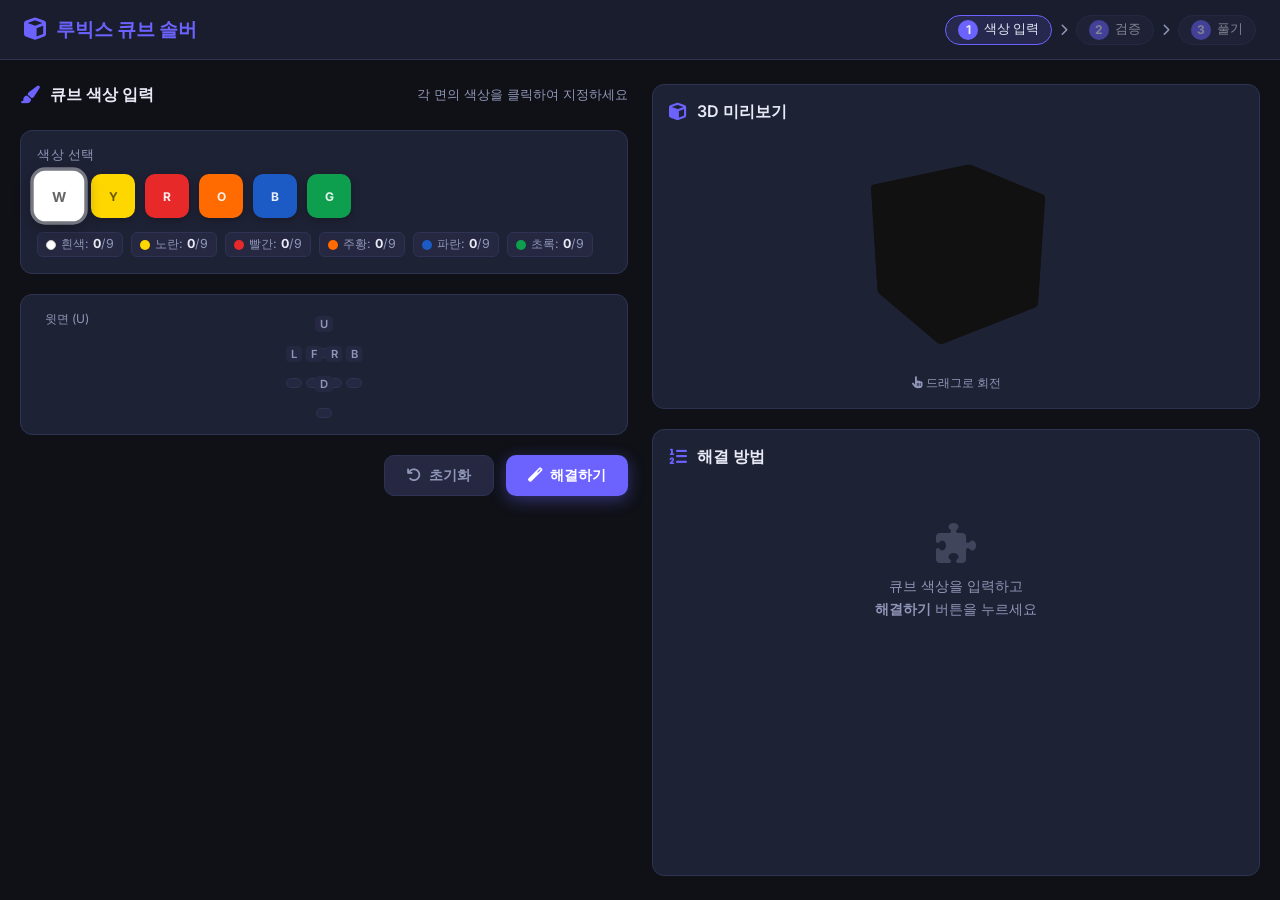
==== index.html @ a5015ea2 "init" ====
<!DOCTYPE html>
<html lang="ko">
<head>
  <meta charset="UTF-8" />
  <meta name="viewport" content="width=device-width, initial-scale=1.0" />
  <title>루빅스 큐브 솔버</title>
  <link rel="stylesheet" href="css/style.css" />
  <link href="https://fonts.googleapis.com/css2?family=Inter:wght@300;400;500;600;700&display=swap" rel="stylesheet"/>
  <link rel="stylesheet" href="https://cdn.jsdelivr.net/npm/@fortawesome/fontawesome-free@6.4.0/css/all.min.css"/>
</head>
<body>
  <div id="app">
    <!-- 헤더 -->
    <header class="header">
      <div class="header-inner">
        <div class="logo">
          <i class="fas fa-cube"></i>
          <span>루빅스 큐브 솔버</span>
        </div>
        <div class="step-indicator">
          <div class="step active" id="step1-indicator">
            <span class="step-num">1</span>
            <span class="step-label">색상 입력</span>
          </div>
          <div class="step-arrow"><i class="fas fa-chevron-right"></i></div>
          <div class="step" id="step2-indicator">
            <span class="step-num">2</span>
            <span class="step-label">검증</span>
          </div>
          <div class="step-arrow"><i class="fas fa-chevron-right"></i></div>
          <div class="step" id="step3-indicator">
            <span class="step-num">3</span>
            <span class="step-label">풀기</span>
          </div>
        </div>
      </div>
    </header>

    <main class="main-container">
      <!-- 왼쪽: 큐브 전개도 입력 -->
      <section class="input-section">
        <div class="section-title">
          <i class="fas fa-paint-brush"></i>
          <h2>큐브 색상 입력</h2>
          <span class="section-desc">각 면의 색상을 클릭하여 지정하세요</span>
        </div>

        <!-- 색상 팔레트 -->
        <div class="palette-container">
          <div class="palette-title">색상 선택</div>
          <div class="palette">
            <div class="color-btn active" data-color="W" style="background:#FFFFFF;" title="흰색 (White)">
              <span>W</span>
            </div>
            <div class="color-btn" data-color="Y" style="background:#FFD700;" title="노란색 (Yellow)">
              <span>Y</span>
            </div>
            <div class="color-btn" data-color="R" style="background:#E8292A;" title="빨간색 (Red)">
              <span>R</span>
            </div>
            <div class="color-btn" data-color="O" style="background:#FF6B00;" title="주황색 (Orange)">
              <span>O</span>
            </div>
            <div class="color-btn" data-color="B" style="background:#1C5BC5;" title="파란색 (Blue)">
              <span>B</span>
            </div>
            <div class="color-btn" data-color="G" style="background:#0D9E4E;" title="초록색 (Green)">
              <span>G</span>
            </div>
          </div>
          <div class="color-count-panel">
            <div class="count-item" id="count-W"><div class="count-dot" style="background:#FFFFFF;border:1px solid #ccc;"></div><span>흰색: <b id="cnt-W">0</b>/9</span></div>
            <div class="count-item" id="count-Y"><div class="count-dot" style="background:#FFD700;"></div><span>노란: <b id="cnt-Y">0</b>/9</span></div>
            <div class="count-item" id="count-R"><div class="count-dot" style="background:#E8292A;"></div><span>빨간: <b id="cnt-R">0</b>/9</span></div>
            <div class="count-item" id="count-O"><div class="count-dot" style="background:#FF6B00;"></div><span>주황: <b id="cnt-O">0</b>/9</span></div>
            <div class="count-item" id="count-B"><div class="count-dot" style="background:#1C5BC5;"></div><span>파란: <b id="cnt-B">0</b>/9</span></div>
            <div class="count-item" id="count-G"><div class="count-dot" style="background:#0D9E4E;"></div><span>초록: <b id="cnt-G">0</b>/9</span></div>
          </div>
        </div>

        <!-- 큐브 전개도 -->
        <div class="unfolded-cube-container">
          <div class="face-label-row">
            <span></span><span>윗면 (U)</span>
          </div>
          <div class="cube-cross">
            <!-- 윗면 (U) -->
            <div class="face-wrapper top-face">
              <div class="face-tag">U</div>
              <div class="face" id="face-U" data-face="U"></div>
            </div>
            <!-- 가운데 줄: 왼쪽(L), 앞면(F), 오른쪽(R), 뒷면(B) -->
            <div class="middle-row">
              <div class="face-wrapper">
                <div class="face-tag">L</div>
                <div class="face" id="face-L" data-face="L"></div>
              </div>
              <div class="face-wrapper">
                <div class="face-tag">F</div>
                <div class="face" id="face-F" data-face="F"></div>
              </div>
              <div class="face-wrapper">
                <div class="face-tag">R</div>
                <div class="face" id="face-R" data-face="R"></div>
              </div>
              <div class="face-wrapper">
                <div class="face-tag">B</div>
                <div class="face" id="face-B" data-face="B"></div>
              </div>
            </div>
            <!-- 아랫면 (D) -->
            <div class="face-wrapper bottom-face">
              <div class="face-tag">D</div>
              <div class="face" id="face-D" data-face="D"></div>
            </div>
          </div>
        </div>

        <!-- 버튼 -->
        <div class="btn-row">
          <button class="btn btn-secondary" id="btn-reset">
            <i class="fas fa-undo"></i> 초기화
          </button>
          <button class="btn btn-primary" id="btn-solve">
            <i class="fas fa-magic"></i> 해결하기
          </button>
        </div>

        <!-- 오류 메시지 -->
        <div id="error-msg" class="error-msg hidden">
          <i class="fas fa-exclamation-triangle"></i>
          <span id="error-text"></span>
        </div>
      </section>

      <!-- 오른쪽: 3D 큐브 미리보기 + 솔루션 -->
      <section class="preview-section">
        <!-- 3D 큐브 -->
        <div class="cube3d-container">
          <div class="section-title">
            <i class="fas fa-cube"></i>
            <h2>3D 미리보기</h2>
          </div>
          <div id="cube3d-wrap">
            <div id="cube3d">
              <div class="cube-face face-front"  id="3d-F"></div>
              <div class="cube-face face-back"   id="3d-B"></div>
              <div class="cube-face face-left"   id="3d-L"></div>
              <div class="cube-face face-right"  id="3d-R"></div>
              <div class="cube-face face-top"    id="3d-U"></div>
              <div class="cube-face face-bottom" id="3d-D"></div>
            </div>
          </div>
          <p class="drag-hint"><i class="fas fa-hand-pointer"></i> 드래그로 회전</p>
        </div>

        <!-- 솔루션 패널 -->
        <div class="solution-panel" id="solution-panel">
          <div class="section-title">
            <i class="fas fa-list-ol"></i>
            <h2>해결 방법</h2>
          </div>
          <div id="solution-content">
            <div class="solution-empty">
              <i class="fas fa-puzzle-piece"></i>
              <p>큐브 색상을 입력하고<br/><b>해결하기</b> 버튼을 누르세요</p>
            </div>
          </div>
        </div>
      </section>
    </main>

    <!-- 로딩 오버레이 -->
    <div id="loading-overlay" class="hidden">
      <div class="loading-box">
        <div class="spinner"></div>
        <p>최적 해결책 계산 중...</p>
      </div>
    </div>
  </div>

  <script src="js/cube-solver.js"></script>
  <script src="js/cube3d.js"></script>
  <script src="js/main.js"></script>
</body>
</html>
---- css/style.css ----
/* ========================================
   루빅스 큐브 솔버 - 메인 스타일
   ======================================== */

*, *::before, *::after { box-sizing: border-box; margin: 0; padding: 0; }

:root {
  --bg: #0f1117;
  --bg2: #1a1d2e;
  --bg3: #252840;
  --card: #1e2235;
  --border: #2e3354;
  --accent: #6c63ff;
  --accent2: #4ecdc4;
  --text: #e8eaf6;
  --text2: #9096b8;
  --danger: #ff5f5f;
  --success: #4ecdc4;
  --radius: 12px;
  --shadow: 0 4px 24px rgba(0,0,0,0.4);

  --W: #FFFFFF;
  --Y: #FFD700;
  --R: #E8292A;
  --O: #FF6B00;
  --B: #1C5BC5;
  --G: #0D9E4E;
  --EMPTY: #2a2d40;
}

html, body {
  height: 100%;
  font-family: 'Inter', sans-serif;
  background: var(--bg);
  color: var(--text);
  overflow-x: hidden;
}

/* ── 헤더 ── */
.header {
  background: var(--bg2);
  border-bottom: 1px solid var(--border);
  padding: 0 24px;
  height: 60px;
  position: sticky;
  top: 0;
  z-index: 100;
}
.header-inner {
  max-width: 1400px;
  margin: 0 auto;
  height: 100%;
  display: flex;
  align-items: center;
  justify-content: space-between;
}
.logo {
  display: flex;
  align-items: center;
  gap: 10px;
  font-size: 1.2rem;
  font-weight: 700;
  color: var(--accent);
}
.logo i { font-size: 1.4rem; }

/* 스텝 인디케이터 */
.step-indicator {
  display: flex;
  align-items: center;
  gap: 8px;
}
.step {
  display: flex;
  align-items: center;
  gap: 6px;
  padding: 4px 12px;
  border-radius: 20px;
  background: var(--bg3);
  border: 1px solid var(--border);
  opacity: 0.5;
  transition: all 0.3s;
}
.step.active {
  opacity: 1;
  border-color: var(--accent);
  background: rgba(108,99,255,0.15);
}
.step.done {
  opacity: 1;
  border-color: var(--success);
  background: rgba(78,205,196,0.1);
}
.step-num {
  width: 20px; height: 20px;
  background: var(--accent);
  border-radius: 50%;
  display: flex; align-items: center; justify-content: center;
  font-size: 0.75rem; font-weight: 700;
}
.step.done .step-num { background: var(--success); }
.step-label { font-size: 0.8rem; font-weight: 500; }
.step-arrow { color: var(--text2); font-size: 0.75rem; }

/* ── 메인 레이아웃 ── */
.main-container {
  max-width: 1400px;
  margin: 0 auto;
  padding: 24px 20px;
  display: grid;
  grid-template-columns: 1fr 1fr;
  gap: 24px;
  min-height: calc(100vh - 60px);
}

@media (max-width: 900px) {
  .main-container { grid-template-columns: 1fr; }
}

/* ── 섹션 카드 ── */
.input-section, .preview-section {
  display: flex;
  flex-direction: column;
  gap: 20px;
}

.section-title {
  display: flex;
  align-items: center;
  gap: 10px;
  margin-bottom: 4px;
}
.section-title i { color: var(--accent); font-size: 1.1rem; }
.section-title h2 { font-size: 1rem; font-weight: 600; }
.section-desc { font-size: 0.8rem; color: var(--text2); margin-left: auto; }

/* ── 색상 팔레트 ── */
.palette-container {
  background: var(--card);
  border: 1px solid var(--border);
  border-radius: var(--radius);
  padding: 16px;
}
.palette-title {
  font-size: 0.8rem;
  color: var(--text2);
  margin-bottom: 10px;
  font-weight: 500;
  text-transform: uppercase;
  letter-spacing: 0.5px;
}
.palette {
  display: flex;
  gap: 10px;
  flex-wrap: wrap;
  margin-bottom: 14px;
}
.color-btn {
  width: 44px; height: 44px;
  border-radius: 10px;
  border: 3px solid transparent;
  cursor: pointer;
  display: flex; align-items: center; justify-content: center;
  font-size: 0.75rem;
  font-weight: 700;
  color: rgba(0,0,0,0.6);
  transition: all 0.2s;
  box-shadow: 0 2px 8px rgba(0,0,0,0.3);
  user-select: none;
}
.color-btn:hover { transform: scale(1.1); box-shadow: 0 4px 16px rgba(0,0,0,0.4); }
.color-btn.active {
  border-color: #fff;
  transform: scale(1.15);
  box-shadow: 0 0 0 3px rgba(255,255,255,0.4), 0 4px 16px rgba(0,0,0,0.4);
}
.color-btn[data-color="W"] span,
.color-btn[data-color="Y"] span { color: rgba(0,0,0,0.6); }
.color-btn[data-color="R"] span,
.color-btn[data-color="O"] span,
.color-btn[data-color="B"] span,
.color-btn[data-color="G"] span { color: rgba(255,255,255,0.9); }

/* 색상 카운트 */
.color-count-panel {
  display: flex;
  gap: 8px;
  flex-wrap: wrap;
}
.count-item {
  display: flex;
  align-items: center;
  gap: 5px;
  background: var(--bg3);
  border-radius: 6px;
  padding: 3px 8px;
  font-size: 0.78rem;
  color: var(--text2);
  border: 1px solid var(--border);
  transition: all 0.3s;
}
.count-item.over { border-color: var(--danger); color: var(--danger); }
.count-item.full { border-color: var(--success); }
.count-dot {
  width: 10px; height: 10px;
  border-radius: 50%;
}
.count-item b { color: var(--text); }

/* ── 큐브 전개도 ── */
.unfolded-cube-container {
  background: var(--card);
  border: 1px solid var(--border);
  border-radius: var(--radius);
  padding: 16px;
}
.face-label-row {
  display: flex;
  gap: 8px;
  font-size: 0.75rem;
  color: var(--text2);
  margin-bottom: 4px;
}

.cube-cross {
  display: flex;
  flex-direction: column;
  align-items: center;
  gap: 4px;
}
.middle-row {
  display: flex;
  gap: 4px;
  align-items: center;
}
.face-wrapper {
  position: relative;
}
.face-tag {
  position: absolute;
  top: -16px;
  left: 50%;
  transform: translateX(-50%);
  font-size: 0.7rem;
  font-weight: 600;
  color: var(--text2);
  background: var(--bg3);
  padding: 1px 5px;
  border-radius: 4px;
  z-index: 2;
}
.face {
  display: grid;
  grid-template-columns: repeat(3, 1fr);
  gap: 3px;
  padding: 4px;
  background: var(--bg3);
  border-radius: 8px;
  border: 1px solid var(--border);
  margin-top: 16px;
}
.cell {
  width: 36px; height: 36px;
  border-radius: 5px;
  background: var(--EMPTY);
  border: 2px solid rgba(255,255,255,0.08);
  cursor: pointer;
  transition: all 0.15s;
  position: relative;
}
.cell:hover {
  border-color: rgba(255,255,255,0.35);
  transform: scale(1.08);
}
.cell.center-mark::after {
  content: '•';
  position: absolute;
  bottom: 2px;
  right: 3px;
  font-size: 0.5rem;
  color: rgba(255,255,255,0.4);
}

/* 색상 매핑 */
.cell[data-color="W"] { background: var(--W); border-color: rgba(0,0,0,0.15); }
.cell[data-color="Y"] { background: var(--Y); border-color: rgba(0,0,0,0.15); }
.cell[data-color="R"] { background: var(--R); border-color: rgba(0,0,0,0.15); }
.cell[data-color="O"] { background: var(--O); border-color: rgba(0,0,0,0.15); }
.cell[data-color="B"] { background: var(--B); border-color: rgba(0,0,0,0.15); }
.cell[data-color="G"] { background: var(--G); border-color: rgba(0,0,0,0.15); }

/* ── 버튼 ── */
.btn-row {
  display: flex;
  gap: 12px;
  justify-content: flex-end;
}
.btn {
  display: flex;
  align-items: center;
  gap: 8px;
  padding: 10px 22px;
  border-radius: 10px;
  border: none;
  cursor: pointer;
  font-size: 0.9rem;
  font-weight: 600;
  font-family: 'Inter', sans-serif;
  transition: all 0.2s;
}
.btn:active { transform: scale(0.97); }
.btn-primary {
  background: var(--accent);
  color: #fff;
  box-shadow: 0 4px 16px rgba(108,99,255,0.4);
}
.btn-primary:hover { background: #7c74ff; box-shadow: 0 6px 20px rgba(108,99,255,0.5); }
.btn-secondary {
  background: var(--bg3);
  color: var(--text2);
  border: 1px solid var(--border);
}
.btn-secondary:hover { color: var(--text); border-color: var(--text2); }

/* ── 오류 메시지 ── */
.error-msg {
  display: flex;
  align-items: flex-start;
  gap: 10px;
  background: rgba(255,95,95,0.12);
  border: 1px solid var(--danger);
  border-radius: 10px;
  padding: 12px 16px;
  color: var(--danger);
  font-size: 0.88rem;
  line-height: 1.5;
}
.error-msg i { margin-top: 2px; flex-shrink: 0; }
.hidden { display: none !important; }

/* ── 3D 큐브 미리보기 ── */
.cube3d-container {
  background: var(--card);
  border: 1px solid var(--border);
  border-radius: var(--radius);
  padding: 16px;
}
#cube3d-wrap {
  width: 100%;
  height: 240px;
  display: flex;
  align-items: center;
  justify-content: center;
  perspective: 600px;
  cursor: grab;
  user-select: none;
}
#cube3d-wrap:active { cursor: grabbing; }
#cube3d {
  width: 120px; height: 120px;
  position: relative;
  transform-style: preserve-3d;
  transform: rotateX(-25deg) rotateY(35deg);
  transition: transform 0.1s ease;
}
.cube-face {
  position: absolute;
  width: 120px; height: 120px;
  display: grid;
  grid-template-columns: repeat(3, 1fr);
  gap: 3px;
  padding: 4px;
  border-radius: 4px;
  background: #111;
}
.face-front  { transform: translateZ(60px); }
.face-back   { transform: rotateY(180deg) translateZ(60px); }
.face-left   { transform: rotateY(-90deg) translateZ(60px); }
.face-right  { transform: rotateY(90deg) translateZ(60px); }
.face-top    { transform: rotateX(90deg) translateZ(60px); }
.face-bottom { transform: rotateX(-90deg) translateZ(60px); }

.mini-cell {
  border-radius: 3px;
  background: var(--EMPTY);
  border: 1px solid rgba(255,255,255,0.1);
  transition: background 0.3s;
}
.mini-cell[data-color="W"] { background: var(--W); }
.mini-cell[data-color="Y"] { background: var(--Y); }
.mini-cell[data-color="R"] { background: var(--R); }
.mini-cell[data-color="O"] { background: var(--O); }
.mini-cell[data-color="B"] { background: var(--B); }
.mini-cell[data-color="G"] { background: var(--G); }

.drag-hint {
  text-align: center;
  font-size: 0.75rem;
  color: var(--text2);
  margin-top: 8px;
}

/* ── 솔루션 패널 ── */
.solution-panel {
  background: var(--card);
  border: 1px solid var(--border);
  border-radius: var(--radius);
  padding: 16px;
  flex: 1;
  min-height: 280px;
}
.solution-empty {
  display: flex;
  flex-direction: column;
  align-items: center;
  justify-content: center;
  gap: 12px;
  height: 200px;
  color: var(--text2);
  text-align: center;
}
.solution-empty i { font-size: 2.5rem; opacity: 0.3; }
.solution-empty p { font-size: 0.88rem; line-height: 1.6; }

/* 솔루션 헤더 */
.solution-header {
  display: flex;
  align-items: center;
  justify-content: space-between;
  margin-bottom: 14px;
  padding-bottom: 12px;
  border-bottom: 1px solid var(--border);
}
.solution-stats {
  display: flex;
  gap: 12px;
}
.stat-badge {
  background: var(--bg3);
  border: 1px solid var(--border);
  border-radius: 8px;
  padding: 4px 10px;
  font-size: 0.8rem;
  color: var(--text2);
}
.stat-badge b { color: var(--accent2); }

/* 이동 기보 표기 */
.move-notation {
  font-size: 0.8rem;
  color: var(--text2);
  margin-bottom: 12px;
  padding: 8px 12px;
  background: var(--bg3);
  border-radius: 8px;
  line-height: 1.8;
  word-break: break-all;
}
.move-notation .move-chip {
  display: inline-block;
  background: rgba(108,99,255,0.15);
  border: 1px solid rgba(108,99,255,0.3);
  border-radius: 4px;
  padding: 1px 6px;
  margin: 2px;
  font-family: monospace;
  font-weight: 600;
  color: var(--accent);
  font-size: 0.85rem;
}
.move-notation .move-chip.current {
  background: var(--accent);
  color: #fff;
  border-color: var(--accent);
}
.move-notation .move-chip.done {
  background: rgba(78,205,196,0.1);
  border-color: rgba(78,205,196,0.3);
  color: var(--success);
}

/* 스텝 네비게이터 */
.step-nav {
  display: flex;
  align-items: center;
  gap: 10px;
  margin-bottom: 14px;
}
.nav-btn {
  display: flex;
  align-items: center;
  justify-content: center;
  width: 36px; height: 36px;
  border-radius: 8px;
  border: 1px solid var(--border);
  background: var(--bg3);
  color: var(--text2);
  cursor: pointer;
  font-size: 0.85rem;
  transition: all 0.2s;
}
.nav-btn:hover:not(:disabled) { color: var(--text); border-color: var(--accent); }
.nav-btn:disabled { opacity: 0.3; cursor: not-allowed; }
.step-counter {
  flex: 1;
  text-align: center;
  font-size: 0.85rem;
  color: var(--text2);
}
.step-counter b { color: var(--accent2); font-size: 1rem; }

/* 현재 이동 카드 */
.current-move-card {
  background: linear-gradient(135deg, rgba(108,99,255,0.15), rgba(78,205,196,0.1));
  border: 1px solid rgba(108,99,255,0.3);
  border-radius: 10px;
  padding: 14px 16px;
  display: flex;
  align-items: center;
  gap: 14px;
}
.move-symbol {
  font-size: 2rem;
  font-weight: 800;
  color: var(--accent);
  font-family: monospace;
  min-width: 60px;
  text-align: center;
}
.move-info { flex: 1; }
.move-name { font-size: 0.95rem; font-weight: 600; margin-bottom: 3px; }
.move-desc { font-size: 0.8rem; color: var(--text2); line-height: 1.4; }

/* 솔브 완료 */
.solved-banner {
  display: flex;
  align-items: center;
  gap: 12px;
  background: rgba(78,205,196,0.12);
  border: 1px solid var(--success);
  border-radius: 10px;
  padding: 14px 16px;
  color: var(--success);
}
.solved-banner i { font-size: 1.5rem; }
.solved-banner p { font-size: 0.9rem; font-weight: 600; }

/* 자동완성(이미 완성된 큐브) */
.already-solved {
  display: flex;
  align-items: center;
  gap: 12px;
  background: rgba(78,205,196,0.08);
  border: 1px solid var(--success);
  border-radius: 10px;
  padding: 14px 16px;
  color: var(--success);
}

/* ── 로딩 오버레이 ── */
#loading-overlay {
  position: fixed;
  inset: 0;
  background: rgba(15,17,23,0.85);
  z-index: 999;
  display: flex;
  align-items: center;
  justify-content: center;
}
.loading-box {
  background: var(--card);
  border: 1px solid var(--border);
  border-radius: var(--radius);
  padding: 32px 48px;
  text-align: center;
  display: flex;
  flex-direction: column;
  align-items: center;
  gap: 16px;
}
.spinner {
  width: 48px; height: 48px;
  border: 4px solid var(--border);
  border-top-color: var(--accent);
  border-radius: 50%;
  animation: spin 0.8s linear infinite;
}
@keyframes spin { to { transform: rotate(360deg); } }
.loading-box p { color: var(--text2); font-size: 0.9rem; }

/* ── 반응형 ── */
@media (max-width: 600px) {
  .cell { width: 28px; height: 28px; }
  .step-label { display: none; }
  #cube3d-wrap { height: 180px; }
}
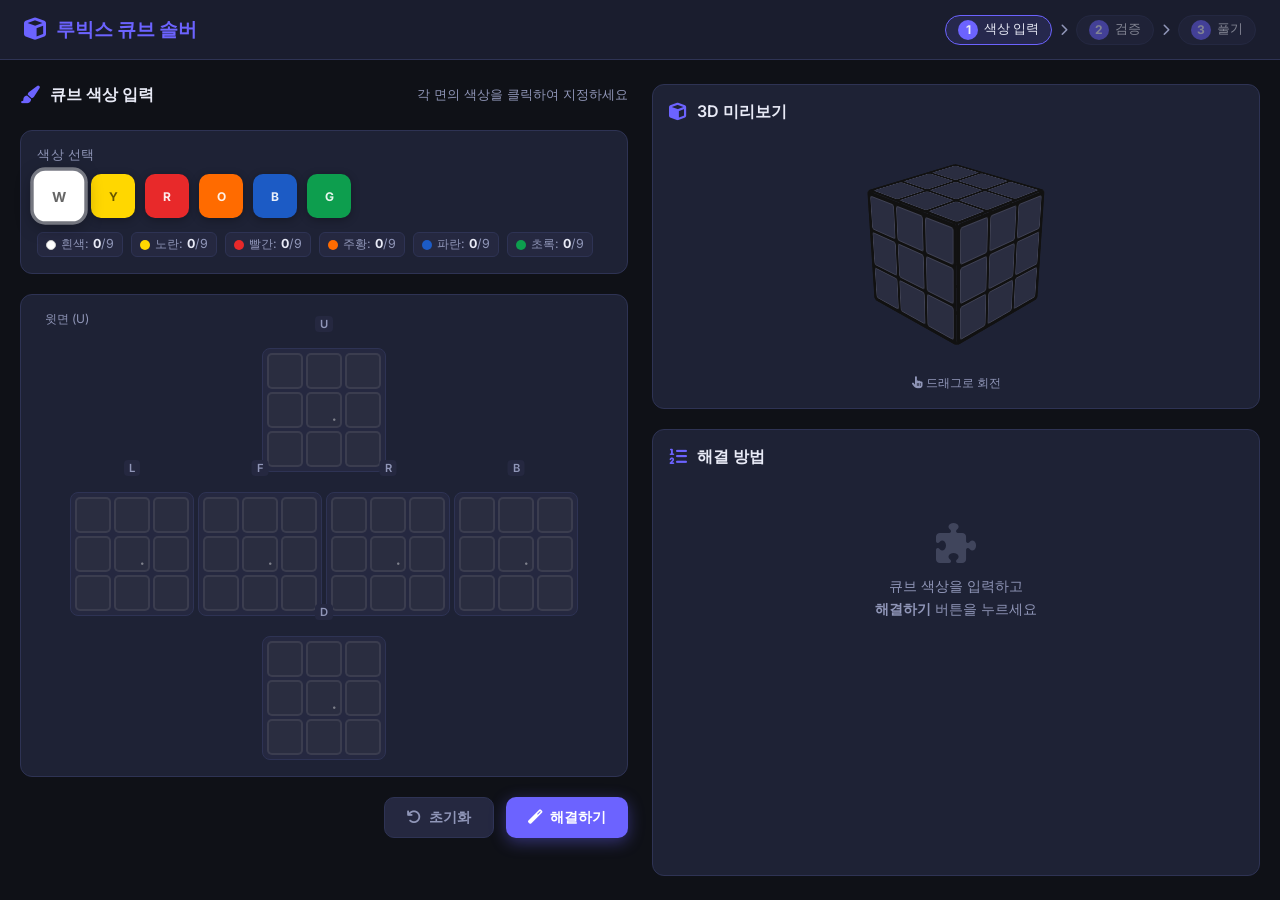
==== commit c5316166: "큐브 솔버 및 3D 렌더링 개선 Co-Authored-By: Claude Opus 4.8 <noreply@anthropic.com>" ====
--- a/index.html
+++ b/index.html
@@ -151,6 +151,10 @@
               <div class="cube-face face-bottom" id="3d-D"></div>
             </div>
           </div>
+          <button id="btn-recenter" class="recenter-btn hidden">
+            <i class="fas fa-crosshairs"></i> 원위치
+          </button>
+          <div id="turn-badge" class="turn-badge hidden"></div>
           <p class="drag-hint"><i class="fas fa-hand-pointer"></i> 드래그로 회전</p>
         </div>
 
--- a/css/style.css
+++ b/css/style.css
@@ -344,7 +344,28 @@
   border: 1px solid var(--border);
   border-radius: var(--radius);
   padding: 16px;
-}
+  position: relative;
+}
+.recenter-btn {
+  position: absolute;
+  top: 50px;
+  left: 16px;
+  display: inline-flex;
+  align-items: center;
+  gap: 6px;
+  padding: 6px 12px;
+  font-size: 0.8rem;
+  font-weight: 600;
+  color: #fff;
+  background: rgba(255, 212, 0, 0.18);
+  border: 1px solid rgba(255, 212, 0, 0.7);
+  border-radius: 8px;
+  cursor: pointer;
+  z-index: 5;
+  transition: background 0.15s;
+}
+.recenter-btn:hover { background: rgba(255, 212, 0, 0.32); }
+.recenter-btn.hidden { display: none; }
 #cube3d-wrap {
   width: 100%;
   height: 240px;
@@ -392,6 +413,60 @@
 .mini-cell[data-color="O"] { background: var(--O); }
 .mini-cell[data-color="B"] { background: var(--B); }
 .mini-cell[data-color="G"] { background: var(--G); }
+
+/* ===== 이동 방향 화살표 오버레이 (큐브를 감싸는 고리) ===== */
+#move-arrow {
+  position: absolute;
+  /* 220×220 고리를 120px 큐브 중심에 맞춰 배치: (120-220)/2 = -50 */
+  top: -50px;
+  left: -50px;
+  width: 220px;
+  height: 220px;
+  pointer-events: none;
+  display: flex;
+  align-items: center;
+  justify-content: center;
+  /* 뒷면 동작도 보이도록 backface 숨기지 않음 (3D 원근으로 방향 자동 보정) */
+}
+.move-arrow-svg {
+  position: absolute;
+  inset: 0;
+  width: 100%;
+  height: 100%;
+  filter: drop-shadow(0 0 5px rgba(255, 200, 0, 0.85))
+          drop-shadow(0 0 2px rgba(0, 0, 0, 0.9));
+  animation: arrowPulse 1.2s ease-in-out infinite;
+}
+.move-arrow-svg path {
+  stroke: #ffd400;
+  fill: none;
+}
+.move-arrow-svg polygon {
+  fill: #ffd400;
+  stroke: none;
+}
+/* CW/CCW 원호 중 방향에 맞는 것만 표시 */
+.move-arrow-svg .arc { display: none; }
+.move-arrow-svg[data-dir="cw"]  .arc-cw  { display: block; }
+.move-arrow-svg[data-dir="ccw"] .arc-ccw { display: block; }
+/* 미리보기 우측 상단 회전 칸 수 표시 (×1 / ×2) — 회전과 무관한 고정 오버레이 */
+.turn-badge {
+  position: absolute;
+  top: 44px;
+  right: 18px;
+  z-index: 6;
+  font-size: 2.6rem;
+  font-weight: 800;
+  line-height: 1;
+  color: #ffd400;
+  text-shadow: 0 0 10px rgba(255, 212, 0, 0.7), 0 2px 4px #000;
+  pointer-events: none;
+}
+.turn-badge.hidden { display: none; }
+@keyframes arrowPulse {
+  0%, 100% { opacity: 0.75; }
+  50%      { opacity: 1; }
+}
 
 .drag-hint {
   text-align: center;
@@ -530,6 +605,13 @@
 .move-info { flex: 1; }
 .move-name { font-size: 0.95rem; font-weight: 600; margin-bottom: 3px; }
 .move-desc { font-size: 0.8rem; color: var(--text2); line-height: 1.4; }
+.move-turn {
+  margin-top: 6px;
+  font-size: 0.82rem;
+  color: #ffd400;
+  font-weight: 600;
+}
+.move-turn b { color: #fff; }
 
 /* 솔브 완료 */
 .solved-banner {
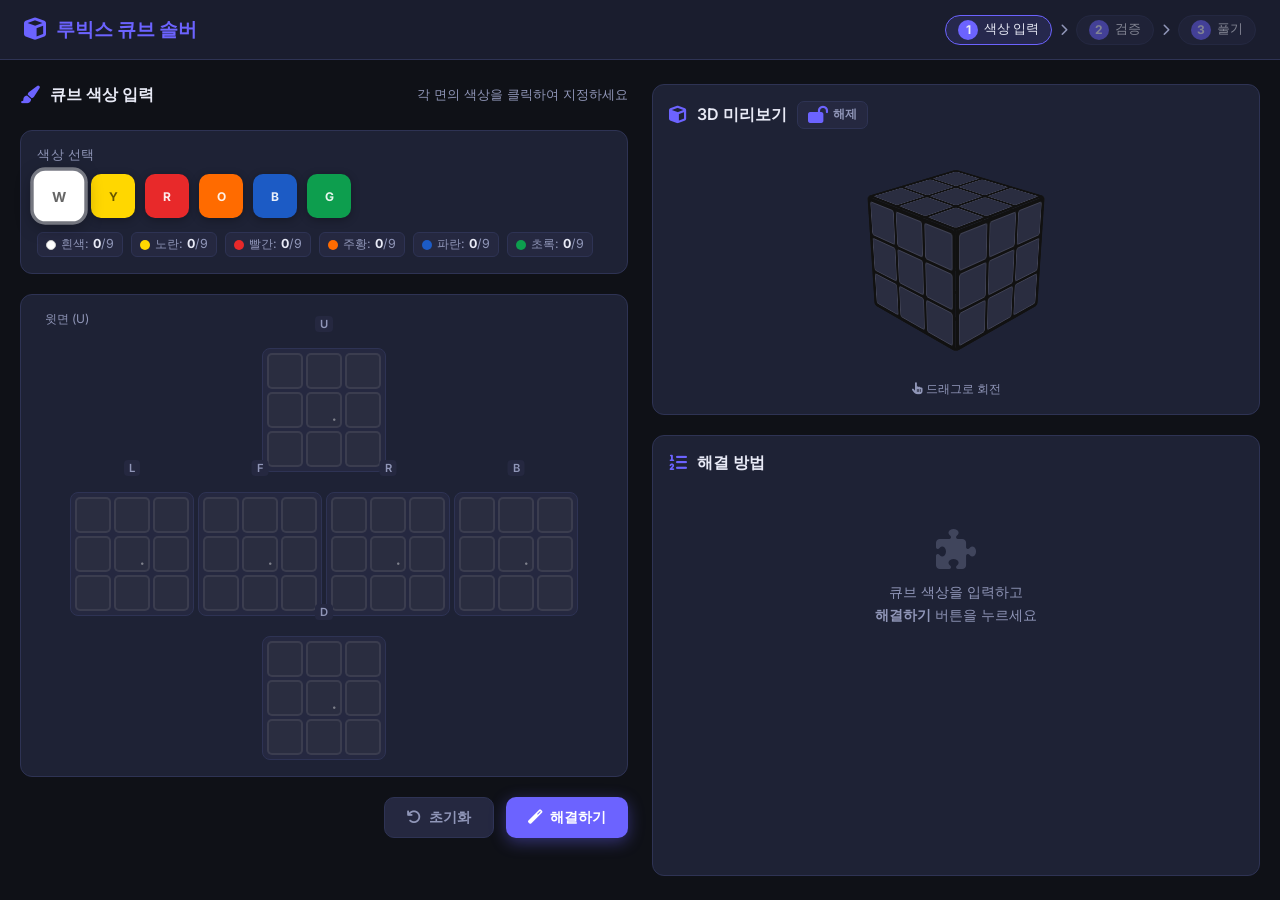
==== commit 5696c557: "3D 미리보기 고정/해제 토글 버튼 추가 - 풀이 중 시점 고정 시 드래그를 완전 차단 (태블릿 오터치 방지) - "3D 미리보기" 제목 옆에 고정/해제 토글 버튼 배치 - 해결하" ====
--- a/index.html
+++ b/index.html
@@ -140,6 +140,9 @@
           <div class="section-title">
             <i class="fas fa-cube"></i>
             <h2>3D 미리보기</h2>
+            <button id="btn-lock-toggle" class="lock-toggle-btn" title="3D 회전 고정/해제">
+              <i class="fas fa-lock-open"></i> 해제
+            </button>
           </div>
           <div id="cube3d-wrap">
             <div id="cube3d">
@@ -155,7 +158,7 @@
             <i class="fas fa-crosshairs"></i> 원위치
           </button>
           <div id="turn-badge" class="turn-badge hidden"></div>
-          <p class="drag-hint"><i class="fas fa-hand-pointer"></i> 드래그로 회전</p>
+          <p class="drag-hint" id="drag-hint"><i class="fas fa-hand-pointer"></i> 드래그로 회전</p>
         </div>
 
         <!-- 솔루션 패널 -->
--- a/css/style.css
+++ b/css/style.css
@@ -468,6 +468,32 @@
   50%      { opacity: 1; }
 }
 
+.lock-toggle-btn {
+  display: inline-flex;
+  align-items: center;
+  gap: 5px;
+  padding: 4px 10px;
+  font-size: 0.78rem;
+  font-weight: 600;
+  font-family: 'Inter', sans-serif;
+  border-radius: 7px;
+  border: 1px solid var(--border);
+  background: var(--bg3);
+  color: var(--text2);
+  cursor: pointer;
+  transition: all 0.2s;
+  flex-shrink: 0;
+}
+.lock-toggle-btn:hover { border-color: var(--text2); color: var(--text); }
+.lock-toggle-btn.locked {
+  color: #ffd400;
+  border-color: rgba(255, 212, 0, 0.5);
+  background: rgba(255, 212, 0, 0.1);
+}
+.lock-toggle-btn.locked:hover {
+  background: rgba(255, 212, 0, 0.2);
+}
+
 .drag-hint {
   text-align: center;
   font-size: 0.75rem;
